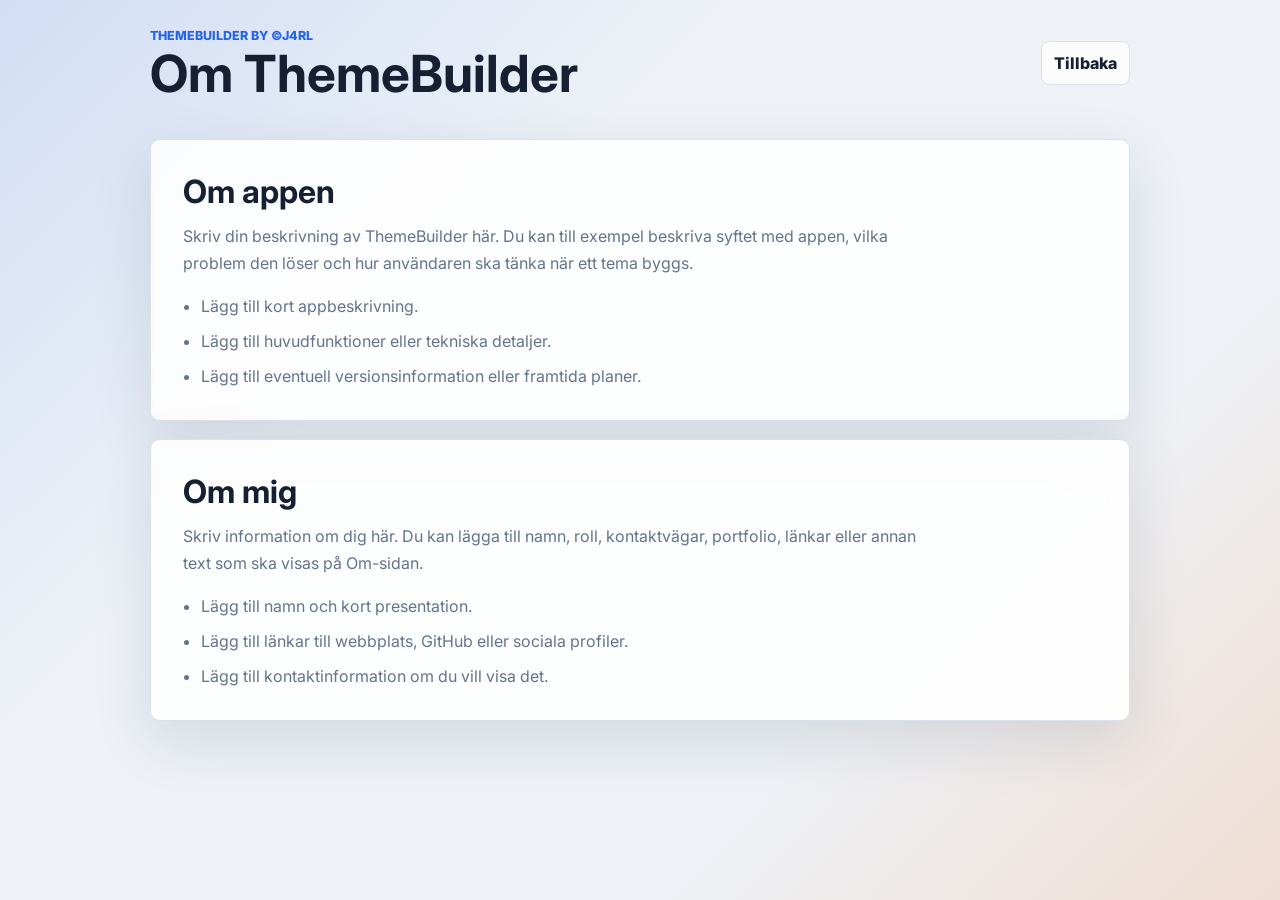
==== about.html @ 8ef56de1 "0.0.3" ====
<!doctype html>
<html lang="sv">

<head>
  <meta charset="utf-8">
  <meta name="viewport" content="width=device-width, initial-scale=1">
  <title>Om ThemeBuilder</title>
  <link rel="preconnect" href="https://fonts.googleapis.com">
  <link rel="preconnect" href="https://fonts.gstatic.com" crossorigin>
  <link
    href="https://fonts.googleapis.com/css2?family=Inter:wght@400;600;700;800;900&family=Merriweather:wght@700;900&display=swap"
    rel="stylesheet">
  <link rel="stylesheet" href="styles.css">
</head>

<body>
  <main class="app-shell">
    <section class="workspace about-layout" aria-label="Om ThemeBuilder">
      <header class="topbar">
        <div>
          <p class="eyebrow">ThemeBuilder by &copy;j4rl</p>
          <h1>Om ThemeBuilder</h1>
        </div>
        <div class="actions">
          <a class="ghost-button" href="index.html">Tillbaka</a>
        </div>
      </header>

      <section class="panel about-section">
        <h2>Om appen</h2>
        <p>
          Skriv din beskrivning av ThemeBuilder här. Du kan till exempel beskriva syftet med appen,
          vilka problem den löser och hur användaren ska tänka när ett tema byggs.
        </p>
        <ul class="placeholder-list">
          <li>Lägg till kort appbeskrivning.</li>
          <li>Lägg till huvudfunktioner eller tekniska detaljer.</li>
          <li>Lägg till eventuell versionsinformation eller framtida planer.</li>
        </ul>
      </section>

      <section class="panel about-section">
        <h2>Om mig</h2>
        <p>
          Skriv information om dig här. Du kan lägga till namn, roll, kontaktvägar, portfolio,
          länkar eller annan text som ska visas på Om-sidan.
        </p>
        <ul class="placeholder-list">
          <li>Lägg till namn och kort presentation.</li>
          <li>Lägg till länkar till webbplats, GitHub eller sociala profiler.</li>
          <li>Lägg till kontaktinformation om du vill visa det.</li>
        </ul>
      </section>
    </section>
  </main>
</body>

</html>
---- styles.css ----
:root {
  color-scheme: light;
  --app-bg: #eef2f7;
  --app-surface: #ffffff;
  --app-surface-strong: #f8fafc;
  --app-text: #172033;
  --app-muted: #64748b;
  --app-border: #d9e2ec;
  --app-primary: #2563eb;
  --app-primary-contrast: #ffffff;
  --app-accent: #f97316;
  --app-shadow: 0 20px 60px rgba(28, 39, 64, 0.12);
  --app-radius: 10px;
  font-family: Inter, ui-sans-serif, system-ui, -apple-system, BlinkMacSystemFont, "Segoe UI", sans-serif;
}

:root[data-app-theme="dark"] {
  color-scheme: dark;
  --app-bg: #0e1420;
  --app-surface: #141c2b;
  --app-surface-strong: #101827;
  --app-text: #eef4ff;
  --app-muted: #a6b3c6;
  --app-border: #2a3547;
  --app-shadow: 0 22px 70px rgba(0, 0, 0, 0.38);
}

@media (prefers-color-scheme: dark) {
  :root:not([data-app-theme]) {
    color-scheme: dark;
    --app-bg: #0e1420;
    --app-surface: #141c2b;
    --app-surface-strong: #101827;
    --app-text: #eef4ff;
    --app-muted: #a6b3c6;
    --app-border: #2a3547;
    --app-shadow: 0 22px 70px rgba(0, 0, 0, 0.38);
  }
}

* {
  box-sizing: border-box;
}

body {
  min-width: 320px;
  margin: 0;
  color: var(--app-text);
  background:
    linear-gradient(135deg, color-mix(in srgb, var(--app-primary), transparent 86%), transparent 34%),
    linear-gradient(315deg, color-mix(in srgb, var(--app-accent), transparent 84%), transparent 30%),
    var(--app-bg);
  overflow-x: hidden;
}

button,
input,
select {
  min-width: 0;
  font: inherit;
}

button {
  cursor: pointer;
}

a {
  color: inherit;
}

svg {
  display: block;
  width: 1.1rem;
  height: 1.1rem;
  fill: currentColor;
}

.app-shell {
  min-height: 100vh;
  padding: 28px;
}

.workspace {
  width: min(1500px, 100%);
  min-width: 0;
  margin: 0 auto;
}

.topbar {
  display: flex;
  align-items: center;
  justify-content: space-between;
  gap: 20px;
  margin-bottom: 24px;
}

.topbar > div {
  min-width: 0;
}

.eyebrow {
  margin: 0 0 6px;
  color: var(--app-primary);
  font-size: 0.78rem;
  font-weight: 800;
  letter-spacing: 0;
  text-transform: uppercase;
}

h1,
h2,
p {
  margin-top: 0;
}

h1 {
  max-width: 760px;
  margin-bottom: 0;
  font-size: clamp(2rem, 4vw, 4.4rem);
  line-height: 0.94;
  letter-spacing: 0;
  overflow-wrap: anywhere;
}

h2 {
  margin-bottom: 0;
  font-size: 1rem;
}

.actions,
.panel-heading,
.preview-toolbar,
.mode-toggle,
.mock-actions {
  display: flex;
  align-items: center;
}

.actions {
  flex-wrap: wrap;
  justify-content: flex-end;
  gap: 10px;
}

.primary-button,
.ghost-button,
.icon-button,
.mode-button {
  min-width: 0;
  min-height: 44px;
  border: 1px solid transparent;
  border-radius: 8px;
  display: inline-flex;
  align-items: center;
  justify-content: center;
  gap: 8px;
  font-weight: 800;
  text-decoration: none;
}

.primary-button {
  padding: 0 16px;
  color: var(--app-primary-contrast);
  background: var(--app-primary);
  box-shadow: 0 14px 30px rgba(37, 99, 235, 0.24);
}

.ghost-button,
.icon-button,
.mode-button {
  color: var(--app-text);
  background: color-mix(in srgb, var(--app-surface), transparent 18%);
  border-color: var(--app-border);
}

.ghost-button {
  padding: 0 12px;
}

.icon-button {
  width: 44px;
}

.small-icon-button {
  width: 40px;
  min-height: 40px;
}

.builder-grid {
  display: grid;
  grid-template-columns: minmax(300px, 380px) minmax(0, 1fr);
  gap: 22px;
  align-items: start;
  min-width: 0;
}

.about-layout {
  display: grid;
  gap: 18px;
  max-width: 980px;
}

.about-section {
  padding: clamp(18px, 4vw, 32px);
}

.about-section h2 {
  margin-bottom: 12px;
  font-size: clamp(1.35rem, 3vw, 2rem);
}

.about-section p {
  max-width: 760px;
  margin-bottom: 12px;
  color: var(--app-muted);
  line-height: 1.65;
}

.placeholder-list {
  display: grid;
  gap: 10px;
  margin: 18px 0 0;
  padding-left: 1.1rem;
  color: var(--app-muted);
  line-height: 1.55;
}

.panel,
.code-panel {
  min-width: 0;
  border: 1px solid var(--app-border);
  border-radius: var(--app-radius);
  background: color-mix(in srgb, var(--app-surface), transparent 12%);
  box-shadow: var(--app-shadow);
  backdrop-filter: blur(16px);
}

.controls-panel {
  position: sticky;
  top: 24px;
  min-width: 0;
  padding: 18px;
}

.panel-heading {
  justify-content: space-between;
  gap: 12px;
  margin-bottom: 18px;
  min-width: 0;
}

.settings-actions {
  display: flex;
  flex-wrap: wrap;
  justify-content: flex-end;
  gap: 8px;
}

.theme-form {
  display: grid;
  gap: 16px;
}

.field {
  display: grid;
  gap: 8px;
  min-width: 0;
  margin: 0;
  padding: 0;
  border: 0;
}

.field span,
.field label,
.field legend,
.inline-label,
.toggle-row {
  color: var(--app-muted);
  font-size: 0.86rem;
  font-weight: 800;
}

.field input[type="text"],
.field select,
.mock-input input {
  width: 100%;
  min-height: 44px;
  border: 1px solid var(--app-border);
  border-radius: 8px;
  padding: 0 12px;
  color: var(--app-text);
  background: var(--app-surface);
  outline: none;
}

.field input[type="text"]:focus,
.field select:focus,
.mock-input input:focus {
  border-color: var(--app-primary);
  box-shadow: 0 0 0 4px rgba(37, 99, 235, 0.14);
}

.color-control {
  display: grid;
  grid-template-columns: 56px minmax(0, 1fr);
  gap: 10px;
}

.color-control input[type="color"] {
  width: 56px;
  min-height: 44px;
  border: 1px solid var(--app-border);
  border-radius: 8px;
  padding: 4px;
  background: var(--app-surface);
}

.font-grid {
  display: grid;
  gap: 12px;
}

.components-option {
  display: grid;
  grid-template-columns: minmax(0, 1fr) 40px;
  gap: 10px;
  align-items: start;
}

.font-match {
  display: grid;
  grid-template-columns: 12px minmax(0, 1fr);
  gap: 10px;
  align-items: start;
  border: 1px solid var(--app-border);
  border-radius: 8px;
  padding: 12px;
  color: var(--app-muted);
  background: var(--app-surface-strong);
}

.match-dot {
  width: 12px;
  height: 12px;
  margin-top: 4px;
  border-radius: 999px;
  background: #22c55e;
}

.font-match strong,
.font-match small {
  display: block;
  overflow-wrap: anywhere;
}

.font-match strong {
  color: var(--app-text);
  font-size: 0.88rem;
}

.font-match small {
  margin-top: 2px;
  font-size: 0.78rem;
  font-weight: 700;
  line-height: 1.35;
}

.font-match.good .match-dot {
  background: #16a34a;
}

.font-match.ok .match-dot {
  background: #ca8a04;
}

.font-match.bad .match-dot {
  background: #dc2626;
}

.segmented {
  display: grid;
  grid-template-columns: repeat(3, minmax(0, 1fr));
  gap: 6px;
  padding: 4px;
  border: 1px solid var(--app-border);
  border-radius: 8px;
  background: var(--app-surface-strong);
}

.segmented input {
  position: absolute;
  opacity: 0;
  pointer-events: none;
}

.segmented label {
  min-width: 0;
}

.segmented span {
  display: flex;
  min-height: 38px;
  align-items: center;
  justify-content: center;
  border-radius: 6px;
  color: var(--app-muted);
  font-size: 0.78rem;
  white-space: nowrap;
}

.segmented input:checked + span {
  color: var(--app-primary-contrast);
  background: var(--app-primary);
}

.inline-label {
  display: flex;
  justify-content: space-between;
  gap: 12px;
}

input[type="range"] {
  accent-color: var(--app-primary);
}

.toggle-row {
  display: grid;
  grid-template-columns: 20px minmax(0, 1fr);
  gap: 10px;
  align-items: start;
}

.toggle-row input {
  width: 18px;
  height: 18px;
  margin: 0;
  accent-color: var(--app-primary);
}

.preview-column {
  display: grid;
  gap: 16px;
  min-width: 0;
}

.preview-toolbar {
  justify-content: space-between;
  gap: 12px;
}

.mode-toggle {
  gap: 6px;
  padding: 4px;
  border: 1px solid var(--app-border);
  border-radius: 10px;
  background: color-mix(in srgb, var(--app-surface), transparent 20%);
}

.mode-button {
  min-height: 38px;
  padding: 0 12px;
  color: var(--app-muted);
  background: transparent;
  border-color: transparent;
}

.mode-button.active {
  color: var(--app-primary-contrast);
  background: var(--app-primary);
}

.app-theme-toggle {
  min-height: 44px;
  width: 100%;
  max-width: 300px;
}

.status-pill {
  min-height: 34px;
  display: inline-flex;
  align-items: center;
  justify-content: center;
  padding: 0 12px;
  border: 1px solid var(--app-border);
  border-radius: 999px;
  color: var(--app-muted);
  background: color-mix(in srgb, var(--app-surface), transparent 18%);
  font-size: 0.84rem;
  font-weight: 800;
}

.swatch-strip {
  display: grid;
  grid-template-columns: repeat(6, minmax(0, 1fr));
  gap: 10px;
}

.swatch {
  min-height: 84px;
  display: grid;
  align-content: end;
  gap: 3px;
  border: 1px solid rgba(15, 23, 42, 0.12);
  border-radius: 8px;
  padding: 10px;
  color: #ffffff;
  text-shadow: 0 1px 2px rgba(0, 0, 0, 0.36);
  box-shadow: 0 14px 32px rgba(28, 39, 64, 0.12);
}

.swatch strong,
.swatch span {
  overflow-wrap: anywhere;
}

.swatch strong {
  font-size: 0.82rem;
  white-space: nowrap;
}

.swatch span {
  font-size: 0.72rem;
  font-weight: 800;
  text-transform: none;
}

.preview-surface {
  --preview-bg: #f8fafc;
  --preview-surface: #ffffff;
  --preview-text: #101827;
  --preview-muted: #667085;
  --preview-border: #dbe4ef;
  --preview-primary: #2563eb;
  --preview-primary-contrast: #ffffff;
  --preview-accent: #f97316;
  --preview-radius: 10px;
  --preview-heading: Georgia, serif;
  --preview-body: Inter, ui-sans-serif, system-ui, sans-serif;
  overflow: hidden;
  border: 1px solid var(--preview-border);
  border-radius: var(--app-radius);
  color: var(--preview-text);
  background: var(--preview-bg);
  box-shadow: var(--app-shadow);
  font-family: var(--preview-body);
}

.preview-inspector {
  position: fixed;
  z-index: 30;
  max-width: min(320px, calc(100vw - 24px));
  display: none;
  pointer-events: none;
  border: 1px solid var(--app-border);
  border-radius: 8px;
  padding: 7px 9px;
  color: var(--app-text);
  background: var(--app-surface);
  box-shadow: 0 12px 30px rgba(15, 23, 42, 0.22);
  font: 800 0.78rem/1.25 "Cascadia Code", "SFMono-Regular", Consolas, monospace;
  overflow-wrap: anywhere;
}

.preview-inspector.visible {
  display: block;
}

.mock-nav,
.mock-hero,
.mock-content {
  padding-inline: clamp(18px, 4vw, 36px);
}

.mock-nav {
  min-height: 70px;
  display: flex;
  align-items: center;
  justify-content: space-between;
  gap: 16px;
  border-bottom: 1px solid var(--preview-border);
  background: var(--preview-surface);
}

.mock-nav strong {
  font-family: var(--preview-heading);
  font-size: 1.18rem;
}

.mock-nav div {
  display: flex;
  flex-wrap: wrap;
  gap: 14px;
  color: var(--preview-muted);
  font-size: 0.9rem;
  font-weight: 800;
}

.mock-hero {
  display: grid;
  grid-template-columns: minmax(0, 1fr) minmax(240px, 330px);
  gap: clamp(22px, 5vw, 60px);
  align-items: center;
  padding-top: clamp(30px, 6vw, 78px);
  padding-bottom: clamp(28px, 6vw, 72px);
}

.preview-kicker {
  margin-bottom: 12px;
  color: var(--preview-primary);
  font-weight: 900;
  text-transform: uppercase;
}

.mock-hero h2 {
  max-width: 780px;
  margin-bottom: 16px;
  color: var(--preview-text);
  font-family: var(--preview-heading);
  font-size: clamp(2rem, 5vw, 4.6rem);
  line-height: 0.96;
}

.mock-hero p {
  max-width: 620px;
  margin-bottom: 24px;
  color: var(--preview-muted);
  font-size: 1rem;
  line-height: 1.7;
}

.mock-actions {
  flex-wrap: wrap;
  gap: 10px;
}

.mock-actions button {
  min-height: 46px;
  border: 1px solid var(--preview-primary);
  border-radius: min(var(--preview-radius), 14px);
  padding: 0 16px;
  color: var(--preview-primary-contrast);
  background: var(--preview-primary);
  font-weight: 900;
}

.mock-actions .secondary {
  color: var(--preview-text);
  background: transparent;
  border-color: var(--preview-border);
}

.mock-card {
  min-height: 270px;
  display: grid;
  align-content: space-between;
  border: 1px solid var(--preview-border);
  border-radius: var(--preview-radius);
  padding: 18px;
  background:
    linear-gradient(150deg, color-mix(in srgb, var(--preview-primary), transparent 78%), transparent 60%),
    var(--preview-surface);
}

.card-label {
  color: var(--preview-muted);
  font-size: 0.82rem;
  font-weight: 900;
  text-transform: uppercase;
}

.mock-card strong {
  margin: 8px 0 auto;
  font-family: var(--preview-heading);
  font-size: 1.8rem;
  overflow-wrap: anywhere;
}

.mini-chart {
  height: 104px;
  display: grid;
  grid-template-columns: repeat(4, 1fr);
  gap: 8px;
  align-items: end;
}

.mini-chart span {
  border-radius: 8px 8px 0 0;
}

.mini-chart span:nth-child(1) {
  height: 48%;
  background: var(--preview-primary);
}

.mini-chart span:nth-child(2) {
  height: 78%;
  background: var(--preview-accent);
}

.mini-chart span:nth-child(3) {
  height: 58%;
  background: color-mix(in srgb, var(--preview-primary), var(--preview-accent) 38%);
}

.mini-chart span:nth-child(4) {
  height: 92%;
  background: var(--preview-text);
}

.mock-content {
  display: grid;
  grid-template-columns: repeat(3, minmax(0, 1fr));
  gap: 14px;
  padding-bottom: 30px;
}

.stat-card,
.mock-input {
  min-height: 116px;
  border: 1px solid var(--preview-border);
  border-radius: var(--preview-radius);
  padding: 16px;
  background: var(--preview-surface);
}

.stat-card {
  display: grid;
  align-content: space-between;
}

.stat-card span,
.mock-input span {
  color: var(--preview-muted);
  font-size: 0.8rem;
  font-weight: 900;
  text-transform: uppercase;
}

.stat-card strong {
  font-family: var(--preview-heading);
  font-size: 2rem;
}

#primaryHex {
  font-family: var(--preview-body);
  font-size: clamp(0.92rem, 2vw, 1.2rem);
  line-height: 1.25;
  overflow-wrap: anywhere;
}

.mock-input {
  display: grid;
  gap: 10px;
}

.mock-input input {
  border-color: var(--preview-border);
  color: var(--preview-text);
  background: var(--preview-bg);
}

.code-panel {
  min-width: 0;
  padding: 18px;
}

.code-panel .panel-heading span {
  color: var(--app-muted);
  font-size: 0.82rem;
  font-weight: 800;
}

.code-actions {
  display: flex;
  flex-wrap: wrap;
  align-items: center;
  justify-content: flex-end;
  gap: 10px;
}

pre {
  max-height: 360px;
  overflow: auto;
  margin: 0;
  border: 1px solid var(--app-border);
  border-radius: 8px;
  padding: 16px;
  color: #d7e6ff;
  background: #111827;
  font-size: 0.86rem;
  line-height: 1.55;
}

code {
  font-family: "Cascadia Code", "SFMono-Regular", Consolas, monospace;
}

.info-dialog {
  width: min(560px, calc(100vw - 32px));
  border: 0;
  padding: 0;
  color: var(--app-text);
  background: transparent;
}

.info-dialog::backdrop {
  background: rgba(5, 10, 20, 0.58);
  backdrop-filter: blur(5px);
}

.dialog-panel {
  border: 1px solid var(--app-border);
  border-radius: var(--app-radius);
  padding: 18px;
  background: var(--app-surface);
  box-shadow: var(--app-shadow);
}

.dialog-panel .panel-heading {
  align-items: start;
}

.class-list {
  display: grid;
  gap: 10px;
}

.class-list div {
  border: 1px solid var(--app-border);
  border-radius: 8px;
  padding: 12px;
  background: var(--app-surface-strong);
}

.class-list code {
  display: inline-block;
  margin-bottom: 6px;
  color: var(--app-primary);
  font-weight: 900;
}

.class-list p {
  margin-bottom: 0;
  color: var(--app-muted);
  font-size: 0.9rem;
  line-height: 1.45;
}

@media (max-width: 1050px) {
  .builder-grid {
    grid-template-columns: 1fr;
  }

  .controls-panel {
    position: static;
  }

  .controls-panel,
  .preview-column {
    width: 100%;
    max-width: 100%;
  }
}

@media (max-width: 760px) {
  .app-shell {
    padding: 16px;
  }

  .topbar,
  .mock-nav,
  .preview-toolbar {
    align-items: stretch;
    flex-direction: column;
  }

  .actions,
  .preview-toolbar {
    justify-content: flex-start;
  }

  .actions {
    width: 100%;
  }

  .app-theme-toggle {
    max-width: none;
  }

  .panel-heading {
    flex-wrap: wrap;
  }

  .primary-button {
    flex: 1;
  }

  .swatch-strip {
    grid-template-columns: repeat(2, minmax(0, 1fr));
  }

  .mock-hero,
  .mock-content {
    grid-template-columns: 1fr;
  }

  .mode-toggle {
    width: 100%;
  }

  .mode-button {
    flex: 1;
  }
}

@media (max-width: 460px) {
  .segmented {
    grid-template-columns: 1fr;
  }

  .actions {
    display: grid;
    grid-template-columns: 44px minmax(0, 1fr);
  }

  .app-theme-toggle {
    grid-column: 1 / -1;
  }

  .app-theme-toggle .mode-button {
    padding-inline: 8px;
  }
}
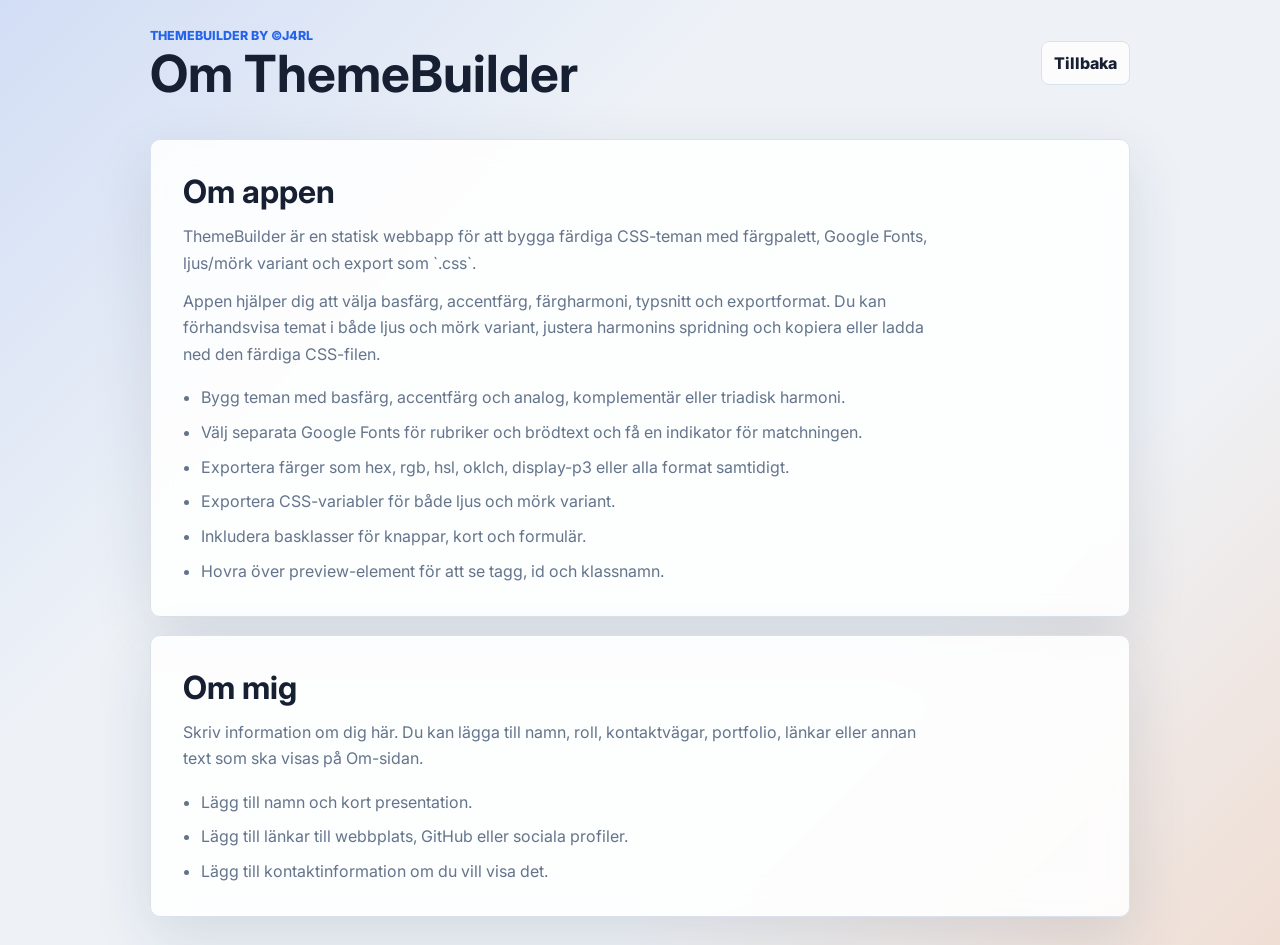
==== commit 840f34c5: "0.0.4" ====
--- a/about.html
+++ b/about.html
@@ -29,13 +29,21 @@
       <section class="panel about-section">
         <h2>Om appen</h2>
         <p>
-          Skriv din beskrivning av ThemeBuilder här. Du kan till exempel beskriva syftet med appen,
-          vilka problem den löser och hur användaren ska tänka när ett tema byggs.
+          ThemeBuilder är en statisk webbapp för att bygga färdiga CSS-teman med färgpalett,
+          Google Fonts, ljus/mörk variant och export som `.css`.
+        </p>
+        <p>
+          Appen hjälper dig att välja basfärg, accentfärg, färgharmoni, typsnitt och exportformat.
+          Du kan förhandsvisa temat i både ljus och mörk variant, justera harmonins spridning och
+          kopiera eller ladda ned den färdiga CSS-filen.
         </p>
         <ul class="placeholder-list">
-          <li>Lägg till kort appbeskrivning.</li>
-          <li>Lägg till huvudfunktioner eller tekniska detaljer.</li>
-          <li>Lägg till eventuell versionsinformation eller framtida planer.</li>
+          <li>Bygg teman med basfärg, accentfärg och analog, komplementär eller triadisk harmoni.</li>
+          <li>Välj separata Google Fonts för rubriker och brödtext och få en indikator för matchningen.</li>
+          <li>Exportera färger som hex, rgb, hsl, oklch, display-p3 eller alla format samtidigt.</li>
+          <li>Exportera CSS-variabler för både ljus och mörk variant.</li>
+          <li>Inkludera basklasser för knappar, kort och formulär.</li>
+          <li>Hovra över preview-element för att se tagg, id och klassnamn.</li>
         </ul>
       </section>
 
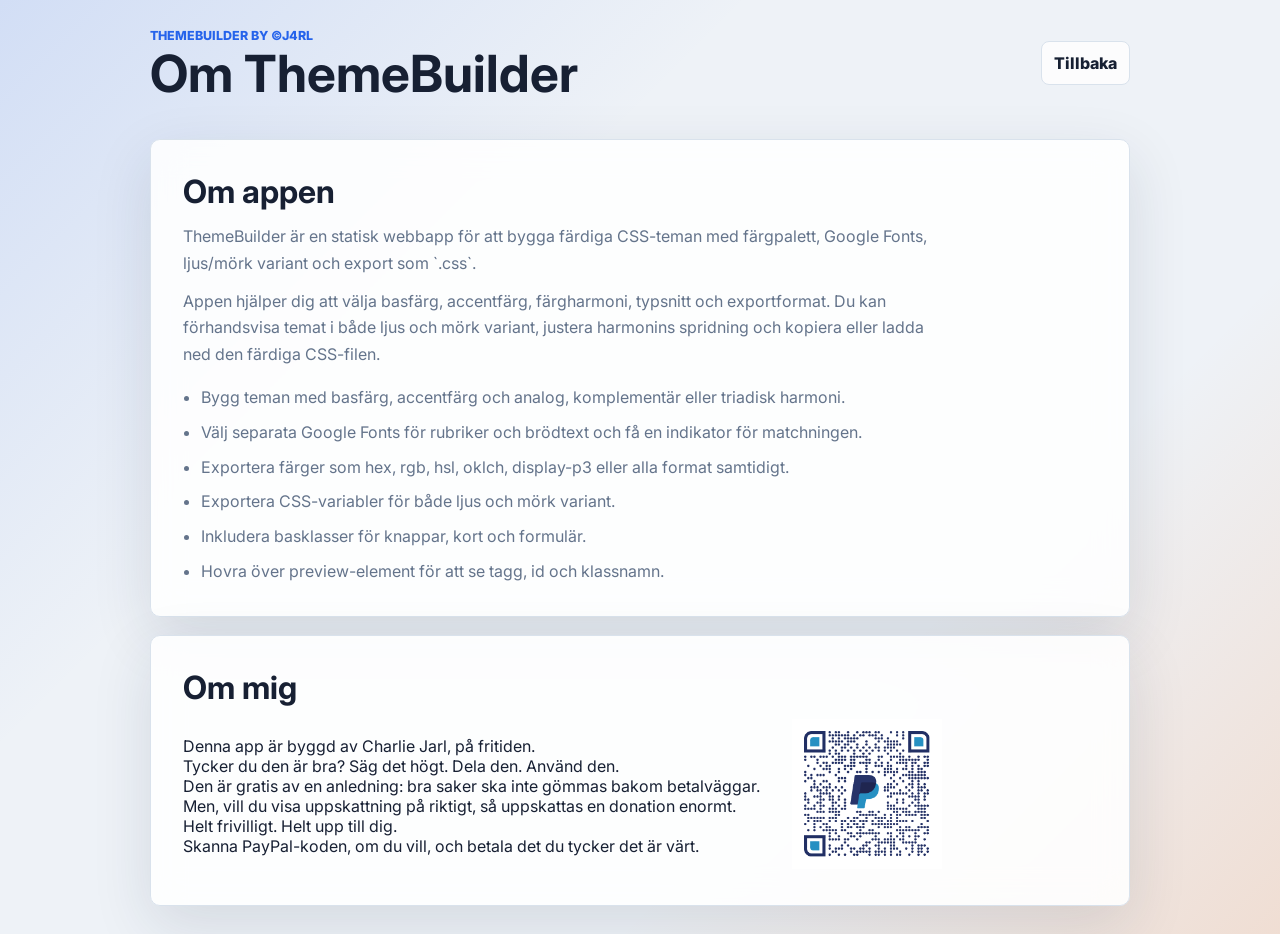
==== commit cc78ed62: "0.0.5" ====
--- a/about.html
+++ b/about.html
@@ -49,18 +49,22 @@
 
       <section class="panel about-section">
         <h2>Om mig</h2>
-        <p>
-          Skriv information om dig här. Du kan lägga till namn, roll, kontaktvägar, portfolio,
-          länkar eller annan text som ska visas på Om-sidan.
-        </p>
-        <ul class="placeholder-list">
-          <li>Lägg till namn och kort presentation.</li>
-          <li>Lägg till länkar till webbplats, GitHub eller sociala profiler.</li>
-          <li>Lägg till kontaktinformation om du vill visa det.</li>
-        </ul>
+        <div class="about" style="display: flex; gap: 2rem; align-items: center;">
+          <div>
+            Denna app är byggd av Charlie Jarl, på fritiden. <br>
+            Tycker du den är bra? Säg det högt. Dela den. Använd den.<br>
+            Den är gratis av en anledning: bra saker ska inte gömmas bakom betalväggar.<br>
+            Men, vill du visa uppskattning på riktigt, så uppskattas en donation enormt. <br>
+            Helt frivilligt. Helt upp till dig. <br>
+            Skanna PayPal-koden, om du vill, och betala det du tycker det är värt.
+          </div>
+          <div>
+            <img src="paypal_qr.png" alt="PayPal QR-kod" height="150px">
+          </div>
+        </div>
       </section>
     </section>
   </main>
 </body>
 
-</html>
+</html>
